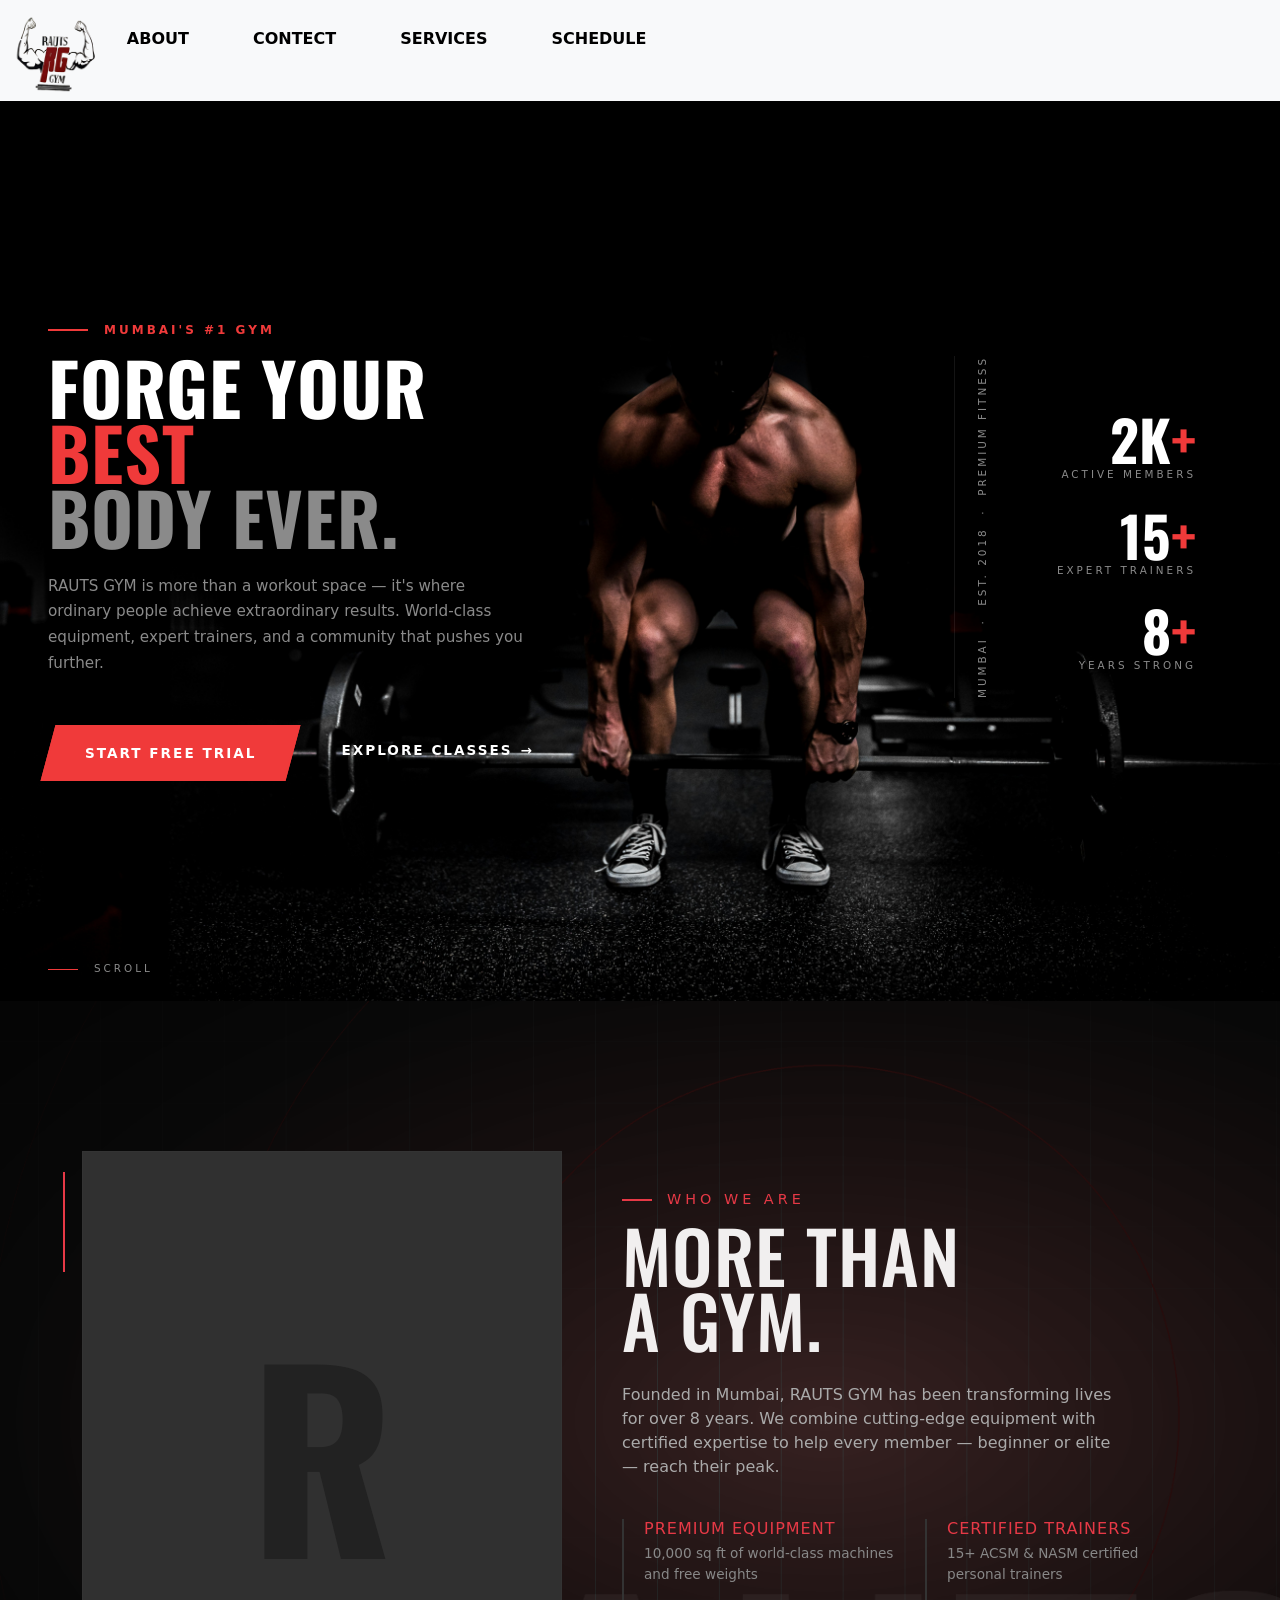
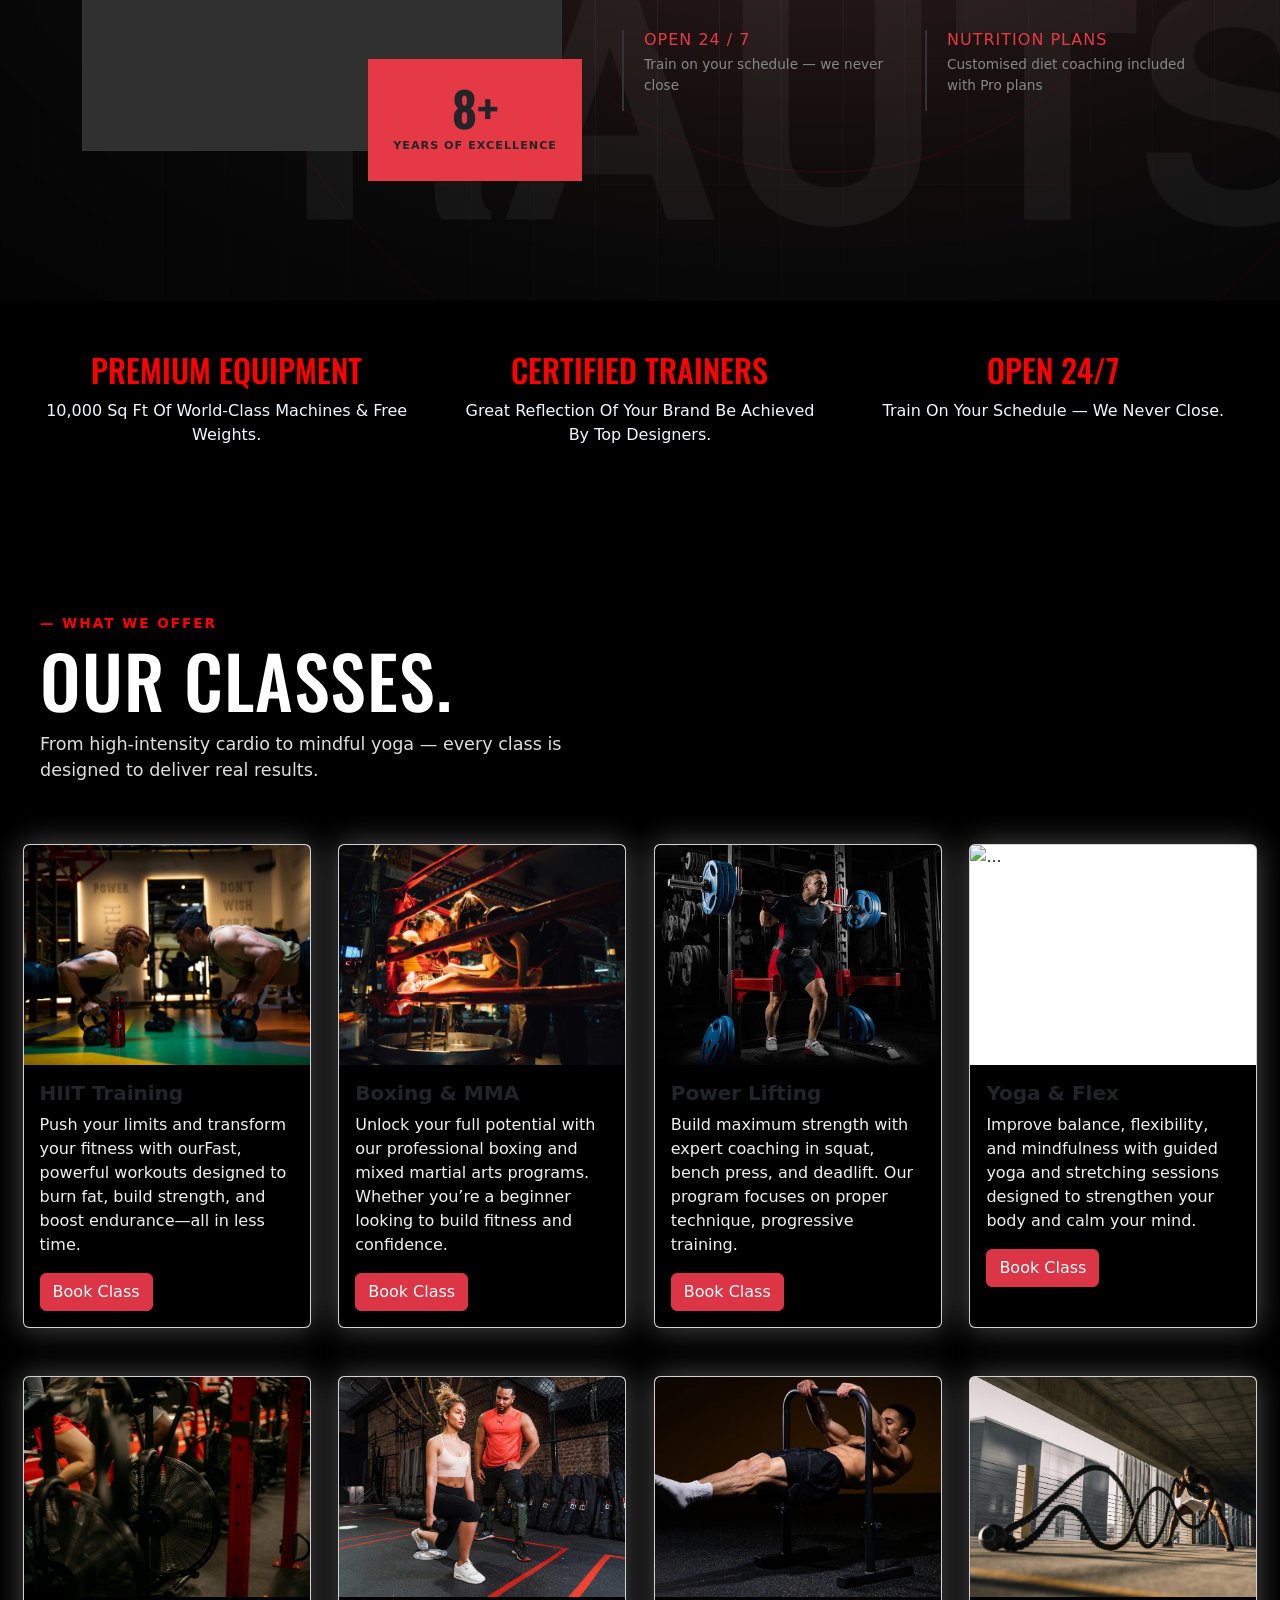
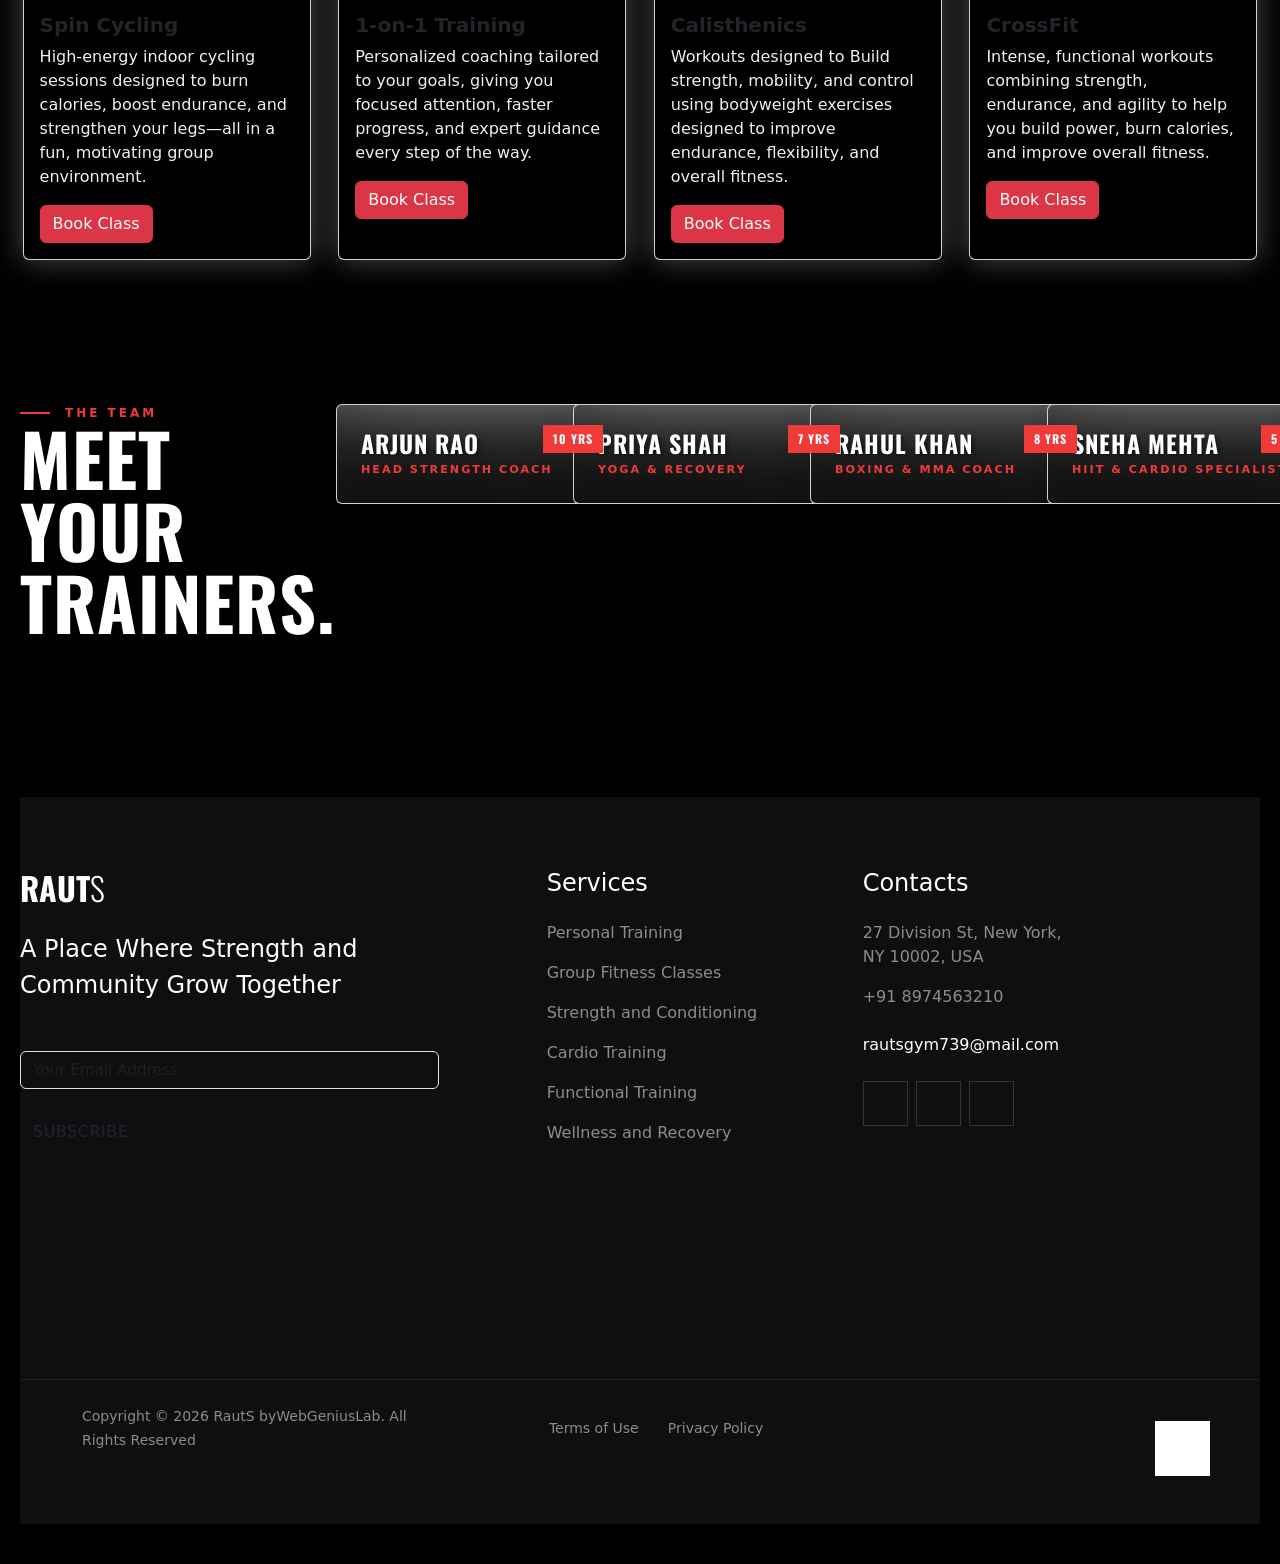
==== HTML/RAUTS 2.0.html @ bfc3e2bb "first commit" ====
<!DOCTYPE html>
<html lang="en">
<head>
    <meta charset="UTF-8">
    <meta name="viewport" content="width=device-width, initial-scale=1.0">
    <title>RAUTSGYM</title>
    <link rel="stylesheet" media="screen and (max-width: 600px)" href="small-screen.css">
    <link rel="stylesheet" href="rauts2.0.css">
    
    <link href="https://cdn.jsdelivr.net/npm/bootstrap@5.0.2/dist/css/bootstrap.min.css" rel="stylesheet" integrity="sha384-EVSTQN3/azprG1Anm3QDgpJLIm9Nao0Yz1ztcQTwFspd3yD65VohhpuuCOmLASjC" crossorigin="anonymous">
    <link rel="stylesheet" href="https://cdnjs.cloudflare.com/ajax/libs/font-awesome/7.0.1/css/all.min.css" integrity="sha512-2SwdPD6INVrV/lHTZbO2nodKhrnDdJK9/kg2XD1r9uGqPo1cUbujc+IYdlYdEErWNu69gVcYgdxlmVmzTWnetw==" crossorigin="anonymous" referrerpolicy="no-referrer" />
  <!-- Google Fonts -->
    <link rel="preconnect" href="https://fonts.googleapis.com">
    <link rel="preconnect" href="https://fonts.gstatic.com" crossorigin>
    <link href="https://fonts.googleapis.com/css2?family=Inter:wght@400;600&family=Oswald:wght@500;700&display=swap" rel="stylesheet">
</head>
<body>
    <nav class="navbar navbar-expand-lg navbar-light bg-light sticky-top align-item-center">
        <div class="container-fluid  ">
                <img src="../IMG/Screenshot 2026-03-28 101138-Photoroom.png" alt="" height="85px" >
                <a class="navbar-brand  fw-bold text1" href="#"><b></b></a>
                <button class="navbar-toggler" type="button" data-bs-toggle="collapse" data-bs-target="#navbarNavDropdown" aria-controls="navbarNavDropdown" aria-expanded="false" aria-label="Toggle navigation">
                <span class="navbar-toggler-icon"></span>
            </button>
          <div class="collapse navbar-collapse" id="navbarNavDropdown">
            <ul class="navbar-nav mx-auto gap-5">
                <li class="nav-item">
                    <a class="nav-link active fw-bold text2 " aria-current="page" href="aboutpage.html">ABOUT</a>
                </li>
                <li class="nav-item">
                    <a class="nav-link active fw-bold text2 " href="Contect.html">CONTECT</a>
                    </li>
                <li class="nav-item">
                    <a class="nav-link active fw-bold text2" href="Services.html">SERVICES</a>
                    </li>
                    
                <li class="nav-item">
                    <a class="nav-link active fw-bold text2" href="Schedule.html">SCHEDULE</a>
                 </li>
                 
                 <li class="nav-item">
                    <a class="nav-link active fw-bold no-underline me-2 join-link" href="https://wellversed.in/"><i class="fa-solid fa-cart-arrow-down"></i>SHOP NOW</a>
                 </li>
                
            </ul>
          </div>
        </div>
    </nav>

    <section class="hero-wrapper vh-100 d-flex align-items-center">
        <div class="container-fluid px-5">
            <div class="row align-items-center h-100">
                
                <!-- Left Content Column -->
                <div class="col-lg-9 col-md-12 position-relative z-1 pt-5 pt-lg-0">
                    
                    <!-- Top Subtitle -->
                    <div class="d-flex align-items-center mb-3">
                        <span class="accent-dash me-3"></span>
                        <span class="text-brand-red tracking-widest text-uppercase fw-bold" style="font-size: 0.75rem;">Mumbai's #1 Gym</span>
                    </div>
                    
                    <!-- Main Headline -->
                    <h1 class="main-headline text-uppercase text-white fw-bold mb-4">
                        Forge Your <br>
                        <span class="text-brand-red">Best</span> <br>
                        <span class="text-grey">Body Ever.</span>
                    </h1>
                    
                    <!-- Paragraph -->
                    <p class="hero-paragraph text-grey mb-5">
                        RAUTS GYM is more than a workout space — it's where ordinary people achieve extraordinary results. World-class equipment, expert trainers, and a community that pushes you further.
                    </p>
                    
                    <!-- Call to Action Buttons -->
                    <div class="d-flex flex-wrap align-items-center gap-4 gap-md-5">
                        
                        <!-- Start Free Trial (Hover Target 1) -->
                        <a href="Contect.html" class="btn-skew">
                            <span class="btn-skew-text text-uppercase tracking-wide">Start Free Trial</span>
                        </a>
                        
                        <!-- Explore Classes (Hover Target 2) -->
                        <a href="Services.html" class="explore-link text-uppercase tracking-wide">
                            Explore Classes <span class="arrow">&rarr;</span>
                        </a>

                    </div>
                </div>

                <!-- Right Stats Column (Hidden on mobile/tablets) -->
                <div class="col-lg-3 d-none d-lg-flex justify-content-between align-items-end h-100 pb-5 pe-5">
                    
                    <!-- Rotated Text -->
                    <div class="vertical-text-wrapper">
                        <div class="vertical-text text-grey tracking-widest text-uppercase">
                            Mumbai &nbsp;&middot;&nbsp; Est. 2018 &nbsp;&middot;&nbsp; Premium Fitness
                        </div>
                    </div>

                    <!-- Statistics -->
                    <div class="text-end d-flex flex-column gap-4 pb-4">
                        <div>
                            <p class="stat-number heading-font fw-bold text-white">2K<span class="text-brand-red">+</span></p>
                            <p class="stat-label text-grey tracking-widest text-uppercase mb-0">Active Members</p>
                        </div>
                        <div>
                            <p class="stat-number heading-font fw-bold text-white">15<span class="text-brand-red">+</span></p>
                            <p class="stat-label text-grey tracking-widest text-uppercase mb-0">Expert Trainers</p>
                        </div>
                        <div>
                            <p class="stat-number heading-font fw-bold text-white">8<span class="text-brand-red">+</span></p>
                            <p class="stat-label text-grey tracking-widest text-uppercase mb-0">Years Strong</p>
                        </div>
                    </div>
                </div>

            </div>
        </div>

        <!-- Scroll Indicator (Bottom Left) -->
        <div class="position-absolute bottom-0 start-0 ms-5 mb-4 d-none d-md-flex align-items-center">
            <span class="accent-dash-sm me-3"></span>
            <span class="text-grey tracking-widest text-uppercase" style="font-size: 0.65rem;">Scroll</span>
        </div>
    </section>
    
    <section class="gym-about">
        <div class="container">
            <div class="image-wrapper">
                <div class="main-image">
                    <span class="watermark">R</span>
                </div>
                <div class="experience-badge">
                    <span class="years eight style=">8+</span>   
                    <span class="label">YEARS OF EXCELLENCE</span>
                </div>
            </div>

            <div class="text-content">
                <h4 class="sub-headline">WHO WE ARE</h4>
                <h1 class="main-headline">MORE THAN <br> A GYM.</h1>
                <p class="description">
                    Founded in Mumbai, RAUTS GYM has been transforming lives for over 8 years. 
                    We combine cutting-edge equipment with certified expertise to help every member 
                    — beginner or elite — reach their peak.
                </p>

                <div class="features-grid">
                    <div class="feature-item">
                        <h5>PREMIUM EQUIPMENT</h5>
                        <p>10,000 sq ft of world-class machines and free weights</p>
                    </div>
                    <div class="feature-item">
                        <h5>CERTIFIED TRAINERS</h5>
                        <p>15+ ACSM & NASM certified personal trainers</p>
                    </div>
                    <div class="feature-item">
                        <h5>OPEN 24 / 7</h5>
                        <p>Train on your schedule — we never close</p>
                    </div>
                    <div class="feature-item">
                        <h5>NUTRITION PLANS</h5>
                        <p>Customised diet coaching included with Pro plans</p>
                    </div>
                </div>
            </div>
        </div>
    </section>

    <section class="services">
        <div class="service">
        <h2>Premium Equipment</h2>
        <p>10,000 sq ft of world-class machines & free weights.</p>
        </div>
        <div class="service">
        <h2>Certified Trainers</h2>
        <p>Great reflection of your brand be achieved by top designers.</p>
        </div>
        <div class="service">
        <h2>Open 24/7</h2>
        <p>Train on your schedule — we never close.</p>
        </div>
    </section>


    <div class="containercard">
        <div class="our">
            <header class="section-header">
                <span class="red-accent">— WHAT WE OFFER</span>
                <h1>OUR CLASSES.</h1>
                <p class="intro-text">From high-intensity cardio to mindful yoga — every class is designed to deliver real results.</p>
            </header>
    </div>

    <div class="contcard ">
        <div class="card " style="width: 18rem;">
            <img src="../IMG/akram-huseyn-MTCpxU8b31I-unsplash.jpg" class="card-img-top " alt="...">
        <div class="card-body">
            
            <h5 class="card-title">HIIT Training</h5>
            <p class="card-text">Push your limits and transform your fitness with ourFast, powerful workouts designed to burn fat, build strength, and boost endurance—all in less time.</p>
            <a href="https://youtu.be/J212vz33gU4" class="btn btn-danger   " target="blank">Book Class</a>
        </div>
        </div>

        <div class="card " style="width: 18rem;">
            <img src="../IMG/robson-hatsukami-morgan-3Y2QWy-qgRM-unsplash.jpg" class="card-img-top" alt="...">
        <div class="card-body">
            <h5 class="card-title">Boxing & MMA</h5>
            <p class="card-text"> Unlock your full potential with our professional boxing and mixed martial arts programs. Whether you’re a beginner looking to build fitness and confidence.</p>
            <a href="https://youtu.be/WIaZUWEuV-g" class="btn btn-danger">Book Class</a>
        </div>
        </div>

        <div class="card  " style="width: 18rem;" >
            <img src="../IMG/Power Lifting.jpg" class="card-img-top" alt="...">
        <div class="card-body">
            <h5 class="card-title">Power Lifting</h5>
            <p class="card-text">Build maximum strength with expert coaching in squat, bench press, and deadlift. Our program focuses on proper technique, progressive training.</p>
            <a href="https://youtu.be/JBJqZKx7MLI" class="btn btn-danger">Book Class</a>
        </div>
        </div>

        <div class="card  " style="width: 18rem;" >
            <img src="../IMG/happy-face-emoji-wQx6PqGrzKA-unsplash.jpg" class="card-img-top" alt="...">
        <div class="card-body">
            <h5 class="card-title">Yoga & Flex</h5>
            <p class="card-text">Improve balance, flexibility, and mindfulness with guided yoga and stretching sessions designed to strengthen your body and calm your mind.</p>
            <a href="https://youtu.be/L_xrDAtykMI" class="btn btn-danger">Book Class</a>
        </div>
        </div> 
    </div>

    <div class="contcard py-5">
        <div class="card  " style="width: 18rem;" >
            <img src="../IMG/redd-francisco-xD_nlH3o2gs-unsplash.jpg" class="card-img-top" alt="...">
        <div class="card-body">
            <h5 class="card-title">Spin Cycling</h5>
            <p class="card-text">High-energy indoor cycling sessions designed to burn calories, boost endurance, and strengthen your legs—all in a fun, motivating group environment.</p>
            <a href="https://youtu.be/fQqndzvURAU" class="btn btn-danger">Book Class</a>
        </div>
        </div> 

        <div class="card  " style="width: 18rem;" >
            <img src="../IMG/michael-demoya-2E88kAUppf8-unsplash.jpg" class="card-img-top" alt="...">
        <div class="card-body">
            <h5 class="card-title">1-on-1 Training</h5>
            <p class="card-text">Personalized coaching tailored to your goals, giving you focused attention, faster progress, and expert guidance every step of the way.</p>
            <a href="#" class="btn btn-danger">Book Class</a>
        </div>
        </div>

        <div class="card  " style="width: 18rem;" >
            <img src="../IMG/Calisthenics" class="card-img-top" alt="...">
        <div class="card-body">
            <h5 class="card-title">Calisthenics</h5>
            <p class="card-text">Workouts designed to Build strength, mobility, and control using bodyweight exercises designed to improve endurance, flexibility, and overall fitness.</p>
            <a href="https://youtu.be/RoxKbyst0To" class="btn btn-danger">Book Class</a>
        </div>
        </div>

        <div class="card  " style="width: 18rem;" >
            <img src="../IMG/karsten-winegeart-0Wra5YYVQJE-unsplash.jpg" class="card-img-top" alt="...">
        <div class="card-body">
            <h5 class="card-title">CrossFit</h5>
            <p class="card-text">Intense, functional workouts combining strength, endurance, and agility to help you build power, burn calories, and improve overall fitness.</p>
            <a href="https://youtu.be/5IYOeFYbS2Y" class="btn btn-danger">Book Class</a>
        </div>
        </div>

    </div>



    <section class="py-5">
            <div class="containere py-5 ourtrainers">
                
                <!-- Header Row -->
                <div class="row mb-5">
                    <div class="col-12">
                        <div class="section-header">
                            <div class="d-flex align-items-center">
                                <span class="accent-dash"></span>
                                <span class="text-brand-red fw-bold tracking-widest text-uppercase" style="font-size: 0.75rem;">The Team</span>
                            </div>
                            <h1 class="section-title fw-bold text-white">Meet Your<br>Trainers.</h1>
                        </div>
                    </div>
                </div>

                <!-- Cards Grid Row -->
                <div class="row row-cols-1 row-cols-md-2 row-cols-lg-4 g-4">
                    
                    <!-- Trainer Card 1 -->
                    <!-- Replace the URL in the background-image style with your own image path -->
                    <div class="col">
                        <div class="card trainer-card d-flex flex-column justify-content-end p-4" 
                            style="background-image: url('../IMG/luke-witter-k47w6BeapCs-unsplash.jpg');">
                            <div class="badge-years heading-font">10 YRS</div>
                            <div class="trainer-info">
                                <h3 class="trainer-name text-white fw-bold">Arjun Rao</h3>
                                <p class="trainer-role text-uppercase">Head Strength Coach</p>
                            </div>
                        </div>
                    </div>

                    <!-- Trainer Card 2 -->
                    <div class="col">
                        <div class="card trainer-card d-flex flex-column justify-content-end p-4" 
                            style="background-image: url('https://images.unsplash.com/photo-1518611012118-696072aa579a?ixlib=rb-4.0.3&auto=format&fit=crop&w=800&q=80');">
                            <div class="badge-years heading-font">7 YRS</div>
                            <div class="trainer-info">
                                <h3 class="trainer-name text-white fw-bold">Priya Shah</h3>
                                <p class="trainer-role text-uppercase">Yoga & Recovery</p>
                            </div>
                        </div>
                    </div>

                    <!-- Trainer Card 3 -->
                    <div class="col">
                        <div class="card trainer-card d-flex flex-column justify-content-end p-4" 
                            style="background-image: url('https://images.unsplash.com/photo-1549476464-37392f717541?ixlib=rb-4.0.3&auto=format&fit=crop&w=800&q=80');">
                            <div class="badge-years heading-font">8 YRS</div>
                            <div class="trainer-info">
                                <h3 class="trainer-name text-white fw-bold">Rahul Khan</h3>
                                <p class="trainer-role text-uppercase">Boxing & MMA Coach</p>
                            </div>
                        </div>
                    </div>

                    <!-- Trainer Card 4 -->
                    <div class="col">
                        <div class="card trainer-card d-flex flex-column justify-content-end p-4" 
                            style="background-image: url('https://images.unsplash.com/photo-1594381898411-846e7d193883?ixlib=rb-4.0.3&auto=format&fit=crop&w=800&q=80');">
                            <div class="badge-years heading-font">5 YRS</div>
                            <div class="trainer-info">
                                <h3 class="trainer-name text-white fw-bold">Sneha Mehta</h3>
                                <p class="trainer-role text-uppercase">HIIT & Cardio Specialist</p>
                            </div>
                        </div>
                    </div>

                </div>

            </div>
        </section>

<footer class="dark-footer position-relative pt-5">
    <div class="containere pt-4 pb-5">
        <div class="row gy-5">
            
            <div class="col-lg-5 pe-lg-5">
                <h2 class="text-white fw-bold mb-4">Raut<span class="fw-light">S</span></h2>
                
                <p class="text-white fs-4 lh-base mb-5 pe-lg-4">
                    A Place Where Strength and<br>
                    Community Grow Together
                </p>
                
                <form action="#" method="POST" class="pe-lg-5">
                    <div class="mb-4">
                        <input type="email" class="form-control custom-newsletter-input" placeholder="Your Email Address" required>
                    </div>
                    <button type="submit" class="btn btn-subscribe rounded-0">SUBSCRIBE</button>
                </form>
            </div>

            <div class="col-lg-3 col-md-6">
                <h4 class="text-white mb-4">Services</h4>
                <ul class="list-unstyled">
                    <li class="mb-3"><a href="#" class="footer-link">Personal Training</a></li>
                    <li class="mb-3"><a href="#" class="footer-link">Group Fitness Classes</a></li>
                    <li class="mb-3"><a href="#" class="footer-link">Strength and Conditioning</a></li>
                    <li class="mb-3"><a href="#" class="footer-link">Cardio Training</a></li>
                    <li class="mb-3"><a href="#" class="footer-link">Functional Training</a></li>
                    <li class="mb-3"><a href="#" class="footer-link">Wellness and Recovery</a></li>
                </ul>
            </div>

            <div class="col-lg-4 col-md-6">
                <h4 class="text-white mb-4">Contacts</h4>
                
                <address class="footer-text mb-3" style="font-style: normal;">
                    27 Division St, New York,<br>
                    NY 10002, USA
                </address>
                
                <p class="footer-text mb-4">+91 8974563210</p>
                <p class="text-white mb-4">rautsgym739@mail.com</p>
                
                <div class="d-flex gap-2 mt-2">
                    <a href="https://www.facebook.com/" class="social-btn"><i class="fa-brands fa-facebook-f"></i></a>
                    <a href="#" class="social-btn"><i class="fa-brands fa-linkedin-in"></i></a>
                    <a href="#" class="social-btn"><i class="fa-brands fa-instagram"></i></a>
                </div>
                <iframe src="https://www.google.com/maps/embed?pb=!1m18!1m12!1m3!1d3770.091470661257!2d72.91517663145665!3d19.10364273410314!2m3!1f0!2f0!3f0!3m2!1i1024!2i768!4f13.1!3m3!1m2!1s0x3be7c7c11244d31f%3A0x5455be6e1661b527!2sRaut&#39;s%20Gymnasium%20And%20Fitness%20Center!5e0!3m2!1sen!2sin!4v1774559609177!5m2!1sen!2sin" width="500" height="450" style="border:0;" allowfullscreen="" loading="lazy" referrerpolicy="no-referrer-when-downgrade" class="maps h-50 py-5"></iframe>

        </div>
    </div>

    <div class="footer-bottom-bar border-top">
        <div class="container position-relative">
            <div class="row py-4 align-items-center">
                
                <div class="col-md-6 text-center text-md-start mb-3 mb-md-0">
                    <small class="footer-text">Copyright © 2026 RautS byWebGeniusLab. All Rights Reserved</small>
                </div>
                
                <div class="col-md-6 text-center text-md-end pe-md-5">
                    <a href="#" class="footer-link small me-4">Terms of Use</a>
                    <a href="#" class="footer-link small pe-md-4">Privacy Policy</a>
                </div>
                
            </div>
            
            <a href="#" class="back-to-top d-none d-md-flex">
                <i class="fa-solid fa-angles-up"></i>
            </a>
            
        </div>
    </div>
</footer>
<script src="https://cdn.jsdelivr.net/npm/bootstrap@5.0.2/dist/js/bootstrap.bundle.min.js" integrity="sha384-MrcW6ZMFYlzcLA8Nl+NtUVF0sA7MsXsP1UyJoMp4YLEuNSfAP+JcXn/tWtIaxVXM" crossorigin="anonymous"></script>
</body>
</html>
---- HTML/rauts2.0.css ----
/* nav bar  */
/* =========================================
   1. Dropdown Container Animation & Styling
   ========================================= */

/* Target desktop view for hover effects (Bootstrap breakpoints) */
@media all and (min-width: 992px) {
    .navbar .nav-item.dropdown  {
        display: block; /* Required to allow transitions */
        opacity: 0;
        visibility: hidden;
        transform: translateY(15px); /* Start slightly lower for slide effect */
        transition: all 0.3s ease-in-out;
        border: none;
        border-top: 3px solid #e32828; /* The red top border */
        border-radius: 0; /* Square edges as seen in the video */
        box-shadow: 0 8px 20px rgba(0, 0, 0, 0.08); /* Soft drop shadow */
        margin-top: 0;
    }

    /* Trigger the fade and slide on hover */
    .navbar .nav-item.dropdown:hover .dropdown-menu {
        opacity: 1;
        visibility: visible;
        transform: translateY(0); 
    }
}
.join-link{
    margin-left: 700px;
}
.navbar-brand{
    color: red  ;
}








/* =========================================
   3. The Animated Red Dash
   ========================================= */

/* The invisible starting state of the dash */
.dropdown-menu .dropdown-item::before {
    content: "";
    position: absolute;
    left: 20px;
    top: 50%;
    transform: translateY(-50%);
    width: 0px; /* Starts with 0 width */
    height: 2px;
    background-color: #e32828; /* Red dash color */
    transition: all 0.3s ease;
    opacity: 0;
}

/* Action on hover: Dash expands and appears */
.dropdown-menu .dropdown-item:hover::before {
    width: 10px; /* Dash grows to 10px long */
    opacity: 1;
}

/* Optional: Make the parent "Blog" link turn red when the menu is open */
.nav-item.dropdown:hover .nav-link {
    color: #e32828 !important;
}

/* ---------------------------------------------------------------------------------------------- */

/* =========================================
   Navbar Links: Animated Red Underline (Excluding Dropdowns)
   ========================================= */

/* Ensure the link can hold absolute positioning, but IGNORE dropdown toggles */
.navbar-nav .nav-link:not(.dropdown-toggle) {
    position: relative;
    transition: color 0.3s ease;
}

/* The starting state of the red line (hidden) */
.navbar-nav .nav-link:not(.dropdown-toggle)::after {
    content: '';
    position: absolute;
    width: 0;
    height: 2px; /* Thickness of the underline */
    bottom: 4px; /* Adjust this to move the line closer/further from the text */
    left: 8px; /* Offsets Bootstrap's default left padding */
    background-color: #e32828; /* The red color */
    transition: width 0.3s ease-in-out;
}

/* The hover state: Draw the line */
.navbar-nav .nav-link:not(.dropdown-toggle):hover::after {
    width: calc(100% - 16px); /* Spans the text width, minus the padding */
}

/* Optional: Make the text turn red on hover as well */
.navbar-nav .nav-link:not(.dropdown-toggle):hover {
    color: #e32828 !important; 
}


/* ----------------------------HERO BANNER CSS STYLE STARTED---------------------------------------------------------------------------------  */

:root {
            --brand-red: #f03a3a;
            --bg-dark: #070707;
            --text-grey: #8a8a8a;
            --grid-line: rgba(255, 255, 255, 0.03);
        }

        body {
            font-family: 'Inter', sans-serif;
            background-color: var(--bg-dark);
            color: #ffffff;
            overflow-x: hidden;
        }

        h1, h2, h3, .heading-font {
            font-family: 'Oswald', sans-serif;
        }

        /* Faint Background Grid Pattern */
        .hero-wrapper {
            background-image: 
                linear-gradient(var(--grid-line) 1px, transparent 1px),
                linear-gradient(90deg, var(--grid-line) 1px, transparent 1px);
            background-size: 60px 60px;
            position: relative;
            background-color: #000000;
            background-image: url(../IMG/anastase-maragos-9dzWZQWZMdE-unsplash.jpg);
            background-repeat: no-repeat;
            background-size: cover;
        }
        .main-images{
        }

        /* Typography Utilities */
        .text-brand-red { color: var(--brand-red) !important; }
        .text-grey { color: var(--text-grey) !important; }
        .tracking-wide { letter-spacing: 2px; }
        .tracking-widest { letter-spacing: 4px; }
        
        .main-headline {
            font-size: clamp(3.5rem, 8vw, 7rem);
            line-height: 0.95;
            letter-spacing: 1px;
        }

        .hero-paragraph {
            max-width: 480px;
            line-height: 1.7;
            font-size: 0.95rem;
        }

        /* Small Red Accents */
        .accent-dash {
            display: inline-block;
            width: 40px;
            height: 2px;
            background-color: var(--brand-red);
        }

        .accent-dash-sm {
            display: inline-block;
            width: 30px;
            height: 1px;
            background-color: var(--brand-red);
        }

        /* =========================================
           BUTTON & LINK HOVER EFFECTS
           ========================================= */
        
        /* 1. Skewed Red Button */
        .btn-skew {
            display: inline-block;
            background-color: var(--brand-red);
            border: 2px solid var(--brand-red);
            padding: 14px 35px;
            transform: skewX(-15deg); /* Angles the button container */
            text-decoration: none;
            transition: all 0.3s ease-in-out;
            position: relative;
        }

        .btn-skew-text {
            display: inline-block;
            transform: skewX(15deg); /* Counter-angles the text to keep it straight */
            color: #ffffff;
            font-weight: 700;
            font-size: 0.85rem;
            transition: color 0.3s ease;
        }

        /* The Hover State */
        .btn-skew:hover {
            background-color: transparent;
            box-shadow: 0px 8px 25px rgba(240, 58, 58, 0.3);
            transform: skewX(-15deg) translateY(-3px);
        }

        .btn-skew:hover .btn-skew-text {
            color: var(--brand-red);
        }

        /* 2. Explore Classes Link */
        .explore-link {
            color: #ffffff;
            text-decoration: none;
            font-weight: 700;
            font-size: 0.85rem;
            position: relative;
            padding-bottom: 6px;
            display: inline-flex;
            align-items: center;
        }

        .explore-link .arrow {
            transition: transform 0.3s ease;
            margin-left: 8px;
        }

        /* The Animated Underline */
        .explore-link::after {
            content: '';
            position: absolute;
            bottom: 0;
            left: 0;
            width: 0%;
            height: 2px;
            background-color: var(--brand-red);
            transition: width 0.3s ease;
        }

        /* The Hover State */
        .explore-link:hover {
            color: #ffffff;
        }

        .explore-link:hover::after {
            width: 100%; /* Line expands */
        }

        .explore-link:hover .arrow {
            transform: translateX(6px); /* Arrow shoots right */
            color: var(--brand-red);
        }

        /* =========================================
           RIGHT SIDEBAR LAYOUT
           ========================================= */
        .vertical-text-wrapper {
            border-left: 1px solid rgba(255,255,255,0.08);
            padding-left: 20px;
            height: 60%;
            display: flex;
            align-items: center;
        }

        .vertical-text {
            writing-mode: vertical-rl;
            transform: rotate(180deg);
            font-size: 0.65rem;
        }

        .stat-number {
            font-size: 3.5rem;
            line-height: 1;
            margin-bottom: 0;
        }

        .stat-label {
            font-size: 0.65rem;
        }

/* ---------------------END------------------------------------ */



/* 2nd page css style  */
* {
    margin: 0;
    padding: 0;
    box-sizing: border-box;
}

body {
    background-color: #0a0a0a; /* Dark background */
    color: #f1efef;
    font-family: 'Inter', sans-serif;
    line-height: 1.6;
}

.gym-about {
    padding: 80px 20px;
    display: flex;
    justify-content: center;
    align-items: center;
    min-height: 100vh;
    background-color: #0a0a0a;
    background-image: url(../IMG/about\ hero\ banner.png);
    background-repeat: no-repeat;
    background-size: cover;
}

.container {
    max-width: 1100px;
    display: flex;
    gap: 60px;
    align-items: center;
    flex-wrap: wrap; /* Makes it responsive on mobile */
}

/* Left Content: Image Area */
.image-wrapper {
    position: relative;
    flex: 1;
    min-width: 300px;
}

.main-image {
    width: 100%;
    aspect-ratio: 4 / 5;
    background-color: #303030; /* Placeholder for image */
    border: 1px solid #333;
    display: flex;
    justify-content: center;
    align-items: center;
    position: relative;
    background-image: url(../IMG/ambitious-studio-rick-barrett-03b61PY89hs-unsplash.jpg);
    background-size: cover;

}

/* Red line accent on the top left */
.main-image::before {
    content: "";
    position: absolute;
    top: 20px;
    left: -20px;
    width: 2px;
    height: 100px;
    background-color: #e63946;
}

.watermark {
    font-size: 15rem;
    font-weight: 900;
    color: #222;
    font-family: 'Oswald', sans-serif;
}

.experience-badge {
    position: absolute;
    bottom: -30px;
    right: -20px;
    background-color: #e63946; /* The Raut Red */
    padding: 25px;
    text-align: center;
    min-width: 130px;
}

.experience-badge .years {
    display: block;
    font-size: 3rem;
    font-weight: bold;
    font-family: 'Oswald', sans-serif;
    line-height: 1;
}
.eight{

z-index: -1;
}


.experience-badge .label {
    font-size: 0.7rem;
    letter-spacing: 1px;
    font-weight: bold;
}

/* Right Content: Typography & Grid */
.text-content {
    flex: 1.2;
    min-width: 300px;
}

.sub-headline {
    color: #e63946;
    letter-spacing: 4px;
    font-size: 0.9rem;
    margin-bottom: 15px;
    display: flex;
    align-items: center;
}

.sub-headline::before {
    content: "";
    width: 30px;
    height: 2px;
    background-color: #e63946;
    margin-right: 15px;
}

.main-headline {
    font-family: 'Oswald', sans-serif;
    font-size: 4.5rem;
    line-height: 0.9;
    margin-bottom: 30px;
    text-transform: uppercase;
    color: #f1efef;
}

.description {
    color: #aaa;
    margin-bottom: 40px;
    max-width: 500px;
}

/* Features Grid */
.features-grid {
    display: grid;
    grid-template-columns: 1fr 1fr;
    gap: 30px;
}

.feature-item {
    border-left: 2px solid #333;
    padding-left: 20px;
}

.feature-item h5 {
    font-size: 1rem;
    margin-bottom: 5px;
    letter-spacing: 1px;
    color: #e63946;
}

.feature-item p {
    font-size: 0.85rem;
    color: #888;
}

/* Mobile Responsiveness */
@media (max-width: 768px) {
    .container {
        flex-direction: column;
        gap: 80px;
    }
    .main-headline {
        font-size: 3rem;
    }
}

/* --------------------------------------------------------------2nd page css end here------------------------------------------------------ */
/* servise style start here */
.services {
      display: flex;
      justify-content: space-around;
      padding: 50px 20px;
      background: #000000;
    }

    .service {
      width: 30%;
      text-align: center;
      color: aliceblue;
      text-transform: capitalize;
    }

    .service h2 {
      margin-bottom: 10px;
      color: #ff0000;
      text-transform: uppercase;
    }
    /* ---------------------------------------------------------------------------------------------------------------------- */

/* hover box css style started here */
.containercard {
            padding: 40px 20px;
            background: #000000;
            min-height: 100vh;
        }

        .contcard {
            display: flex;
            flex-wrap: wrap;
            gap: 25px;
            justify-content: center;
            justify-content: space-evenly;
            
            
        }

        .card {
            width: 18rem;
            transition: all 0.4s cubic-bezier(0.25, 0.46, 0.45, 0.94) !important;
            border: none;
            border-radius: 20px;
            overflow: hidden;
           box-shadow: 0px 0px 30px rgba(255, 255, 255, 0.3);
            background: rgb(6, 6, 6);
            
        }

        .card:hover {
            transform: translateY(-15px) scale(1.05) !important;
            box-shadow: 0 25px 50px rgba(0,0,0,0.25) !important;
            z-index: 10;
        }

        .card-img-top {
            height: 220px;
            object-fit: cover;
            transition: transform 0.4s ease;
        }

        .card:hover .card-img-top {
            transform: scale(1.1);
        }

        .card-title {
            color: #dc3545;
            font-weight: 700;
        }

        .btn-danger {
            border-radius: 25px;
            padding: 10px 25px;
            font-weight: 600;
            transition: all 0.3s ease;
        }

        .btn-danger:hover {
            transform: scale(1.05);
        }

        @media (max-width: 768px) {
            .contcard {
                flex-direction: column;
                align-items: center;
            }
        }
        .card-body{
            background-color: #000000;
        }
        .card-text{
            color: #f1efef;
        }

/* Base styles and typography */
:root {
    --bg-color: #0f0f0f;
    --text-light: #ffffff;
    --text-muted: #8b8b8b;
    --accent-red: #d32f2f;
    --font-heading: 'Impact', 'Oswald', sans-serif; /* Fallbacks for the condensed, bold look */
    --font-body: 'Helvetica Neue', Helvetica, Arial, sans-serif;
}



.our {
   max-width: 800px; 
    margin: 0; /* Changed from '0 auto' to '0' to align left */
    padding: 60px 20px;
    background-color: #000000;
    
}

/* Header Section */
.section-header {
    margin-bottom: 0px;
    
}

.red-accent {
    color: red;
    font-size: 0.85rem;
    font-weight: 700;
    letter-spacing: 2px;
    text-transform: uppercase;
    display: block;
    margin-bottom: 10px;
}

.section-header h1 {
    font-family: var(--font-heading);
    font-size: 4.5rem;
    text-transform: uppercase;
    margin: 0 0 15px 0;
    letter-spacing: 1px;
    line-height: 1;
    color: #ffffff;
}

.intro-text {
    color: var(--text-muted);
    font-size: 1.1rem;
    max-width: 600px;
    margin: 0;
    color: #dedede;
}

/* ------------------------------------------TRAINERS CSS STYLE ---------------------------------------- */
:root {
            --bg-dark: #0a0a0a;
            --brand-red: #f03a3a;
        }

        body {
            background-color: var(--bg-dark);
            font-family: 'Inter', sans-serif;
            color: #ffffff;
        }

        /* Typography */
        h1, h2, h3, .heading-font {
            font-family: 'Oswald', sans-serif;
            text-transform: uppercase;
        }

        .tracking-widest {
            letter-spacing: 3px;
        }

        /* Section Header Styling */
        .section-header .accent-dash {
            display: inline-block;
            width: 30px;
            height: 2px;
            background-color: var(--brand-red);
            margin-right: 15px;
            vertical-align: middle;
        }

        .section-title {
            font-size: clamp(3rem, 6vw, 5rem);
            line-height: 1;
            letter-spacing: 1px;
            margin-top: 15px;
        }

        /* Trainer Card Styling with Images */
        .trainer-card {
            height: 450px;
            border-radius: 0;
            border: none;
            position: relative;
            background-size: cover;
            background-position: center top;
            overflow: hidden;
            transition: transform 0.3s ease, box-shadow 0.3s ease;
            
            /* This dark gradient at the bottom ensures the white text is always readable over any image */
            box-shadow: inset 0 -180px 120px -50px rgba(0, 0, 0, 0.95);
        }

        /* Hover effect */
        .trainer-card:hover {
            transform: translateY(-8px);
        }

        /* Top Right Red Badge */
        .badge-years {
            position: absolute;
            top: 20px;
            right: 20px;
            background-color: var(--brand-red);
            color: #ffffff;
            font-size: 0.75rem;
            font-weight: 700;
            padding: 5px 10px;
            letter-spacing: 1px;
            z-index: 3;
        }

        /* Bottom Text Container */
        .trainer-info {
            position: relative;
            z-index: 2;
        }

        .trainer-name {
            font-size: 1.5rem;
            letter-spacing: 1px;
            margin-bottom: 5px;
            text-shadow: 2px 2px 4px rgba(0,0,0,0.5); /* Extra text shadow for readability */
        }

        .trainer-role {
            color: var(--brand-red);
            font-size: 0.7rem;
            font-weight: 700;
            letter-spacing: 2px;
            margin-bottom: 0;
        }
        .ourtrainers{
            display: flex;
             justify-content: center;
            justify-content: space-evenly;
            background-image: url(../IMG/ambitious-studio-rick-barrett-03b61PY89hs-unsplash.jpg);
            background-size: cover;

        }

/* -----------------------FOOTER------------------------------------------------- */
/* =========================================
   DARK THEME FOOTER STYLING
   ========================================= */

.dark-footer {
    background-color: #0f0f11; /* The deep, matte black from the screenshot */
    font-family: inherit;
}

/* General text color for addresses and copyright */
.footer-text {
    color: #8c8c8c;
}

/* Standard Links */
.footer-link {
    color: #8c8c8c;
    text-decoration: none;
    transition: color 0.3s ease;
}

.footer-link:hover {
    color: #ffffff;
}

/* =========================================
   Newsletter Input Form
   ========================================= */

.custom-newsletter-input {
    background-color: transparent !important;
    border: none;
    border-bottom: 1px solid #333333; /* The subtle bottom line */
    border-radius: 0;
    color: #ffffff;
    padding: 10px 0;
    box-shadow: none !important; /* Overrides Bootstrap's blue glow */
    transition: border-color 0.3s ease;
}

/* Makes the placeholder text white */
.custom-newsletter-input::placeholder {
    color: #ffffff;
    font-size: 0.95rem;
}

/* Highlight the bottom border white when clicked */
.custom-newsletter-input:focus {
    color: #ffffff;
    border-bottom-color: #ffffff;
}

/* Subscribe Button */
.btn-subscribe {
    background-color: #ffffff;
    color: #000000;
    font-weight: 600;
    font-size: 0.85rem;
    letter-spacing: 0.5px;
    padding: 12px 28px;
    transition: background-color 0.3s ease;
}

.btn-subscribe:hover {
    background-color: #cccccc;
}

/* =========================================
   Social Buttons & Bottom Bar
   ========================================= */

.social-btn {
    display: inline-flex;
    align-items: center;
    justify-content: center;
    width: 45px;
    height: 45px;
    border: 1px solid #333333;
    color: #ffffff;
    text-decoration: none;
    transition: all 0.3s ease;

}

.social-btn:hover {
    background-color: #ffffff;
    color: #000000;
}

/* The divider line at the very bottom */
.footer-bottom-bar.border-top {
    border-top-color: #222222 !important; 
}

/* The Square Back-to-Top Button */
.back-to-top {
    position: absolute;
    right: 0;
    bottom: 0;
    width: 55px;
    height: 55px;
    background-color: #ffffff;
    color: #000000;
    display: flex;
    align-items: center;
    justify-content: center;
    text-decoration: none;
    font-size: 1.2rem;
    transition: background-color 0.3s ease;
    z-index: 10;
}

.back-to-top:hover {
    background-color: #cccccc;
    color: #000000;
}
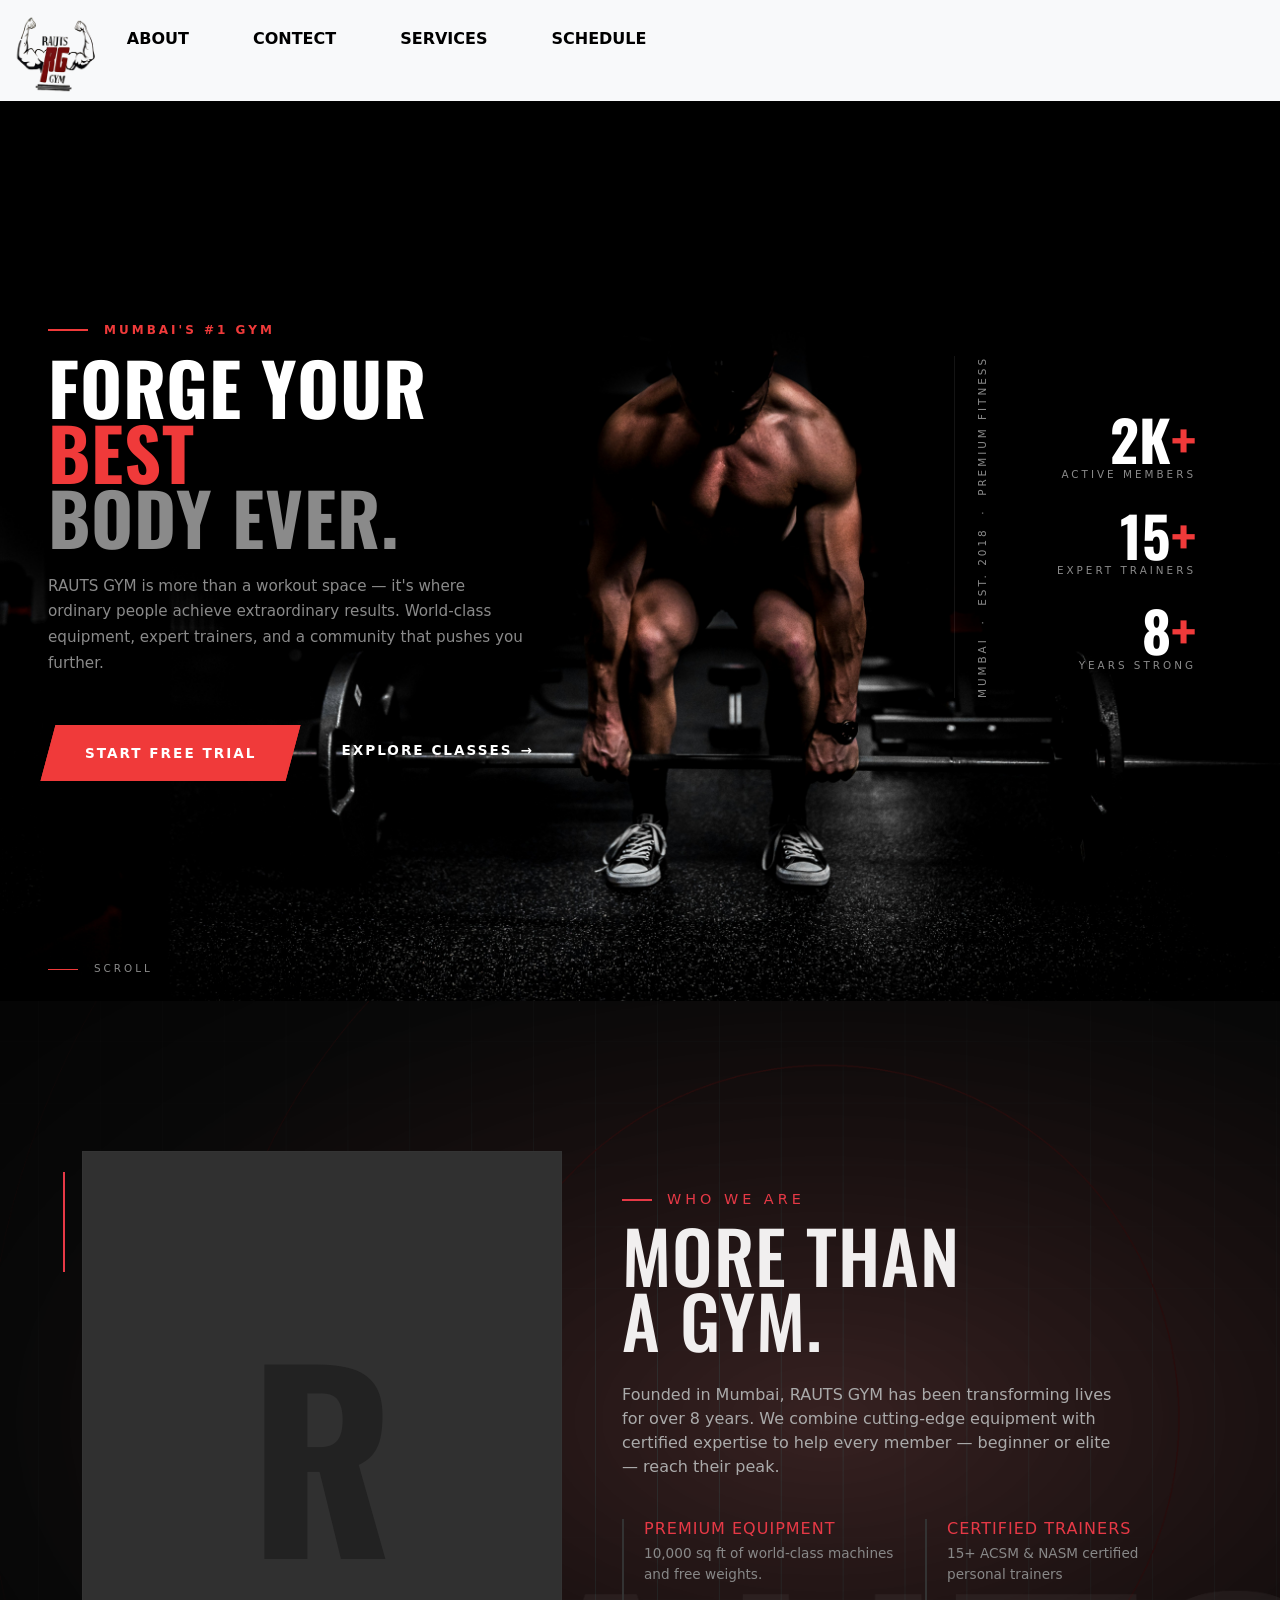
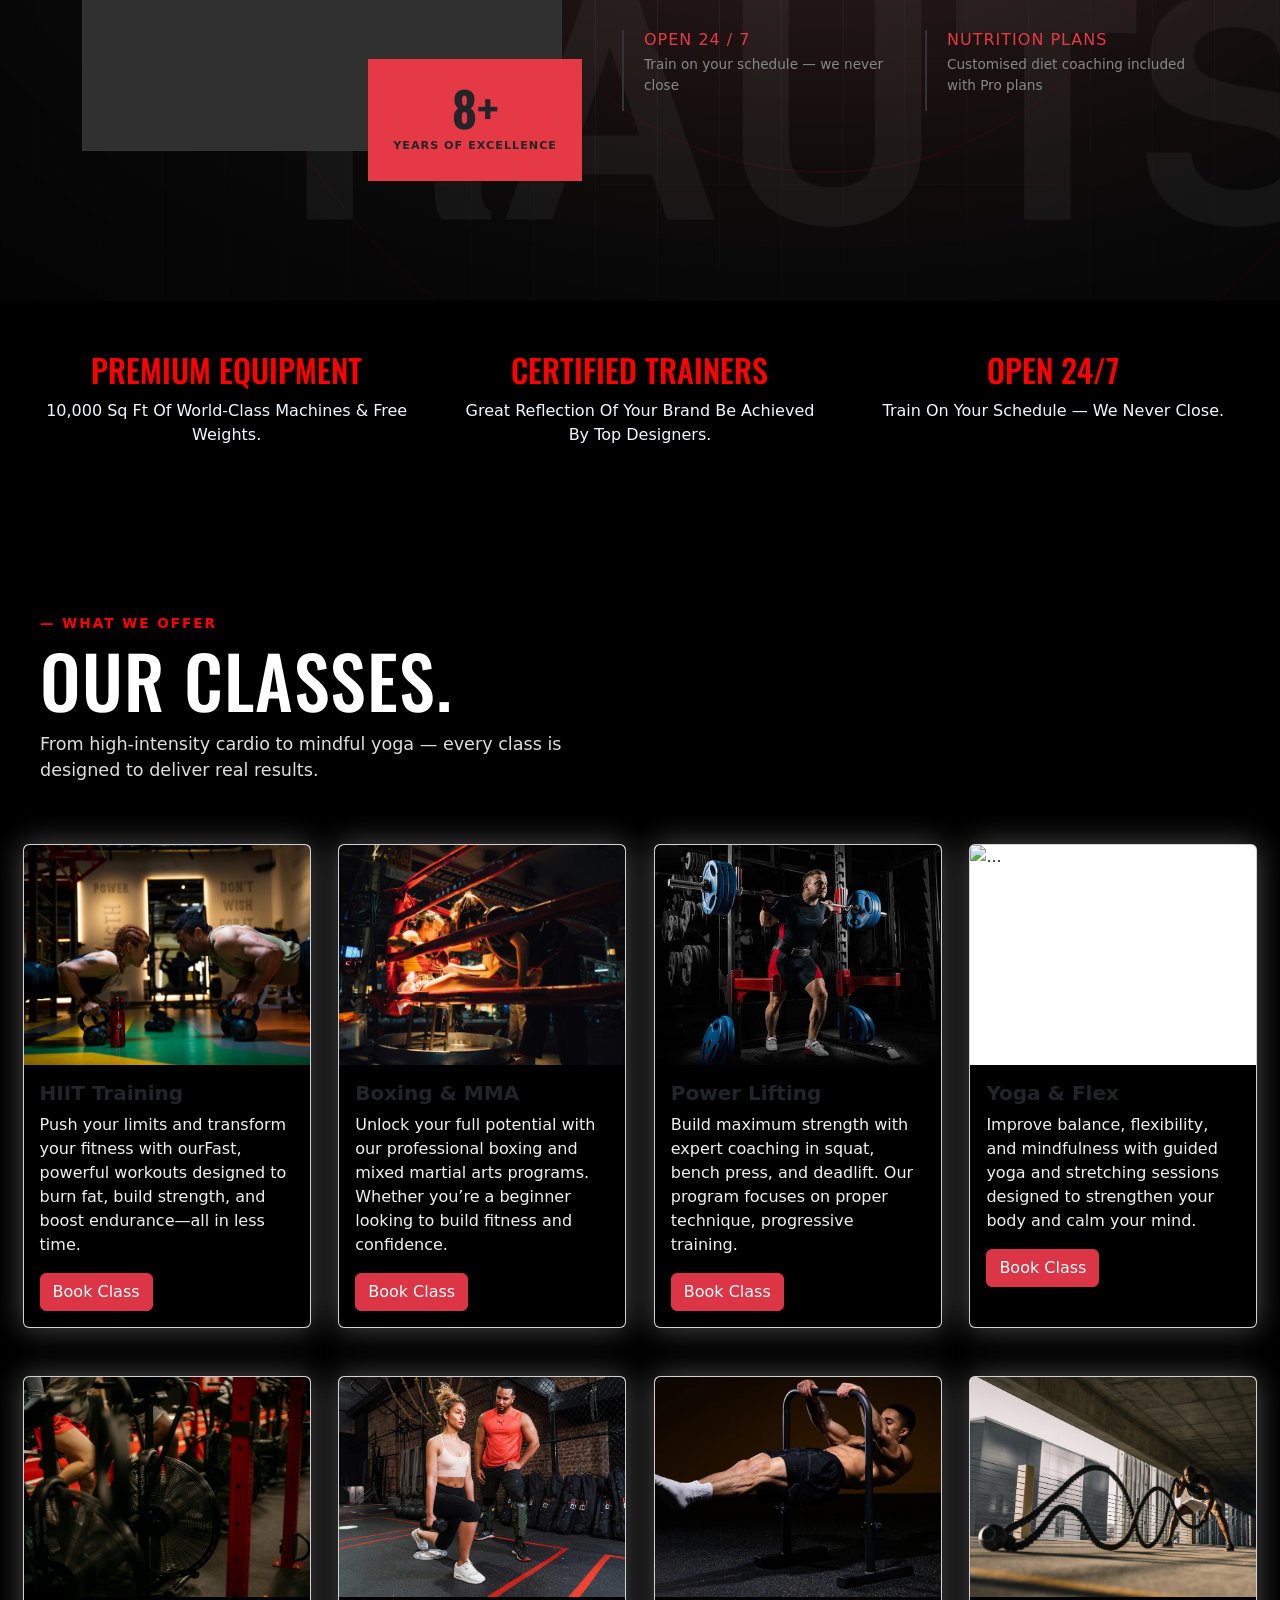
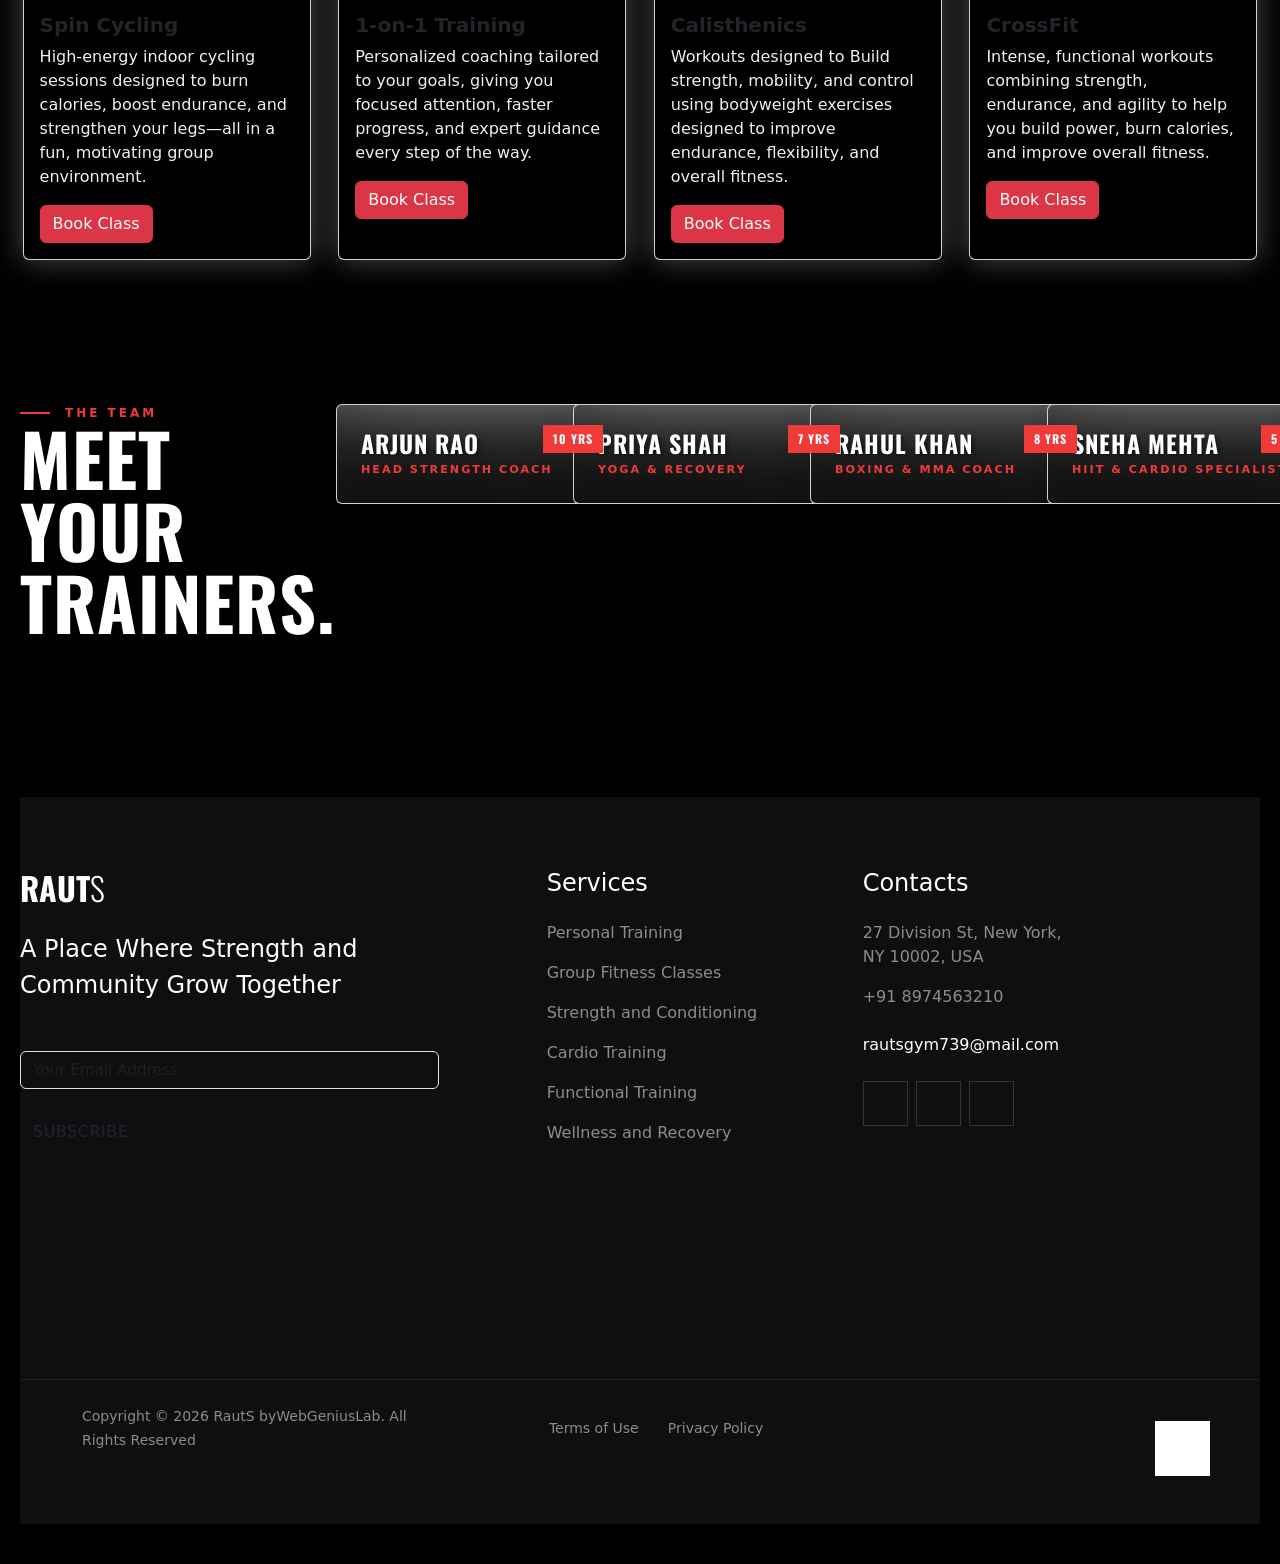
==== commit 677dd642: "Second commit" ====
--- a/HTML/RAUTS 2.0.html
+++ b/HTML/RAUTS 2.0.html
@@ -149,7 +149,7 @@
                 <div class="features-grid">
                     <div class="feature-item">
                         <h5>PREMIUM EQUIPMENT</h5>
-                        <p>10,000 sq ft of world-class machines and free weights</p>
+                        <p>10,000 sq ft of world-class machines and free weights.</p>
                     </div>
                     <div class="feature-item">
                         <h5>CERTIFIED TRAINERS</h5>
